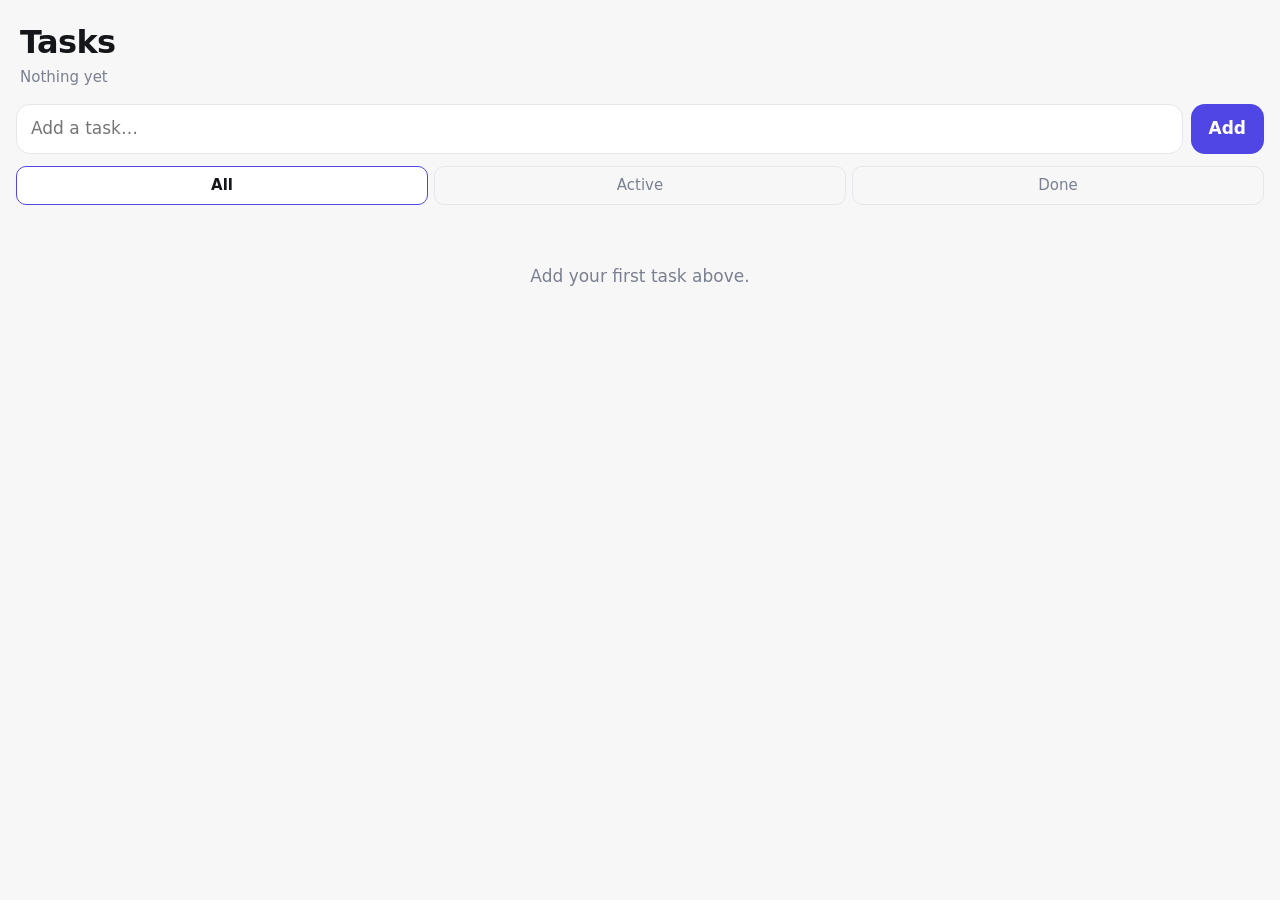
==== index.html @ e4607bcb "Add installable task tracker PWA for iPhone A bare-bones task tracker that runs from the iPhone home" ====
<!DOCTYPE html>
<html lang="en">
<head>
<meta charset="utf-8">
<meta name="viewport" content="width=device-width, initial-scale=1, viewport-fit=cover">
<title>Tasks</title>
<meta name="description" content="A bare-bones offline task tracker.">

<!-- PWA -->
<link rel="manifest" href="./manifest.webmanifest">
<meta name="theme-color" content="#f7f7f8" media="(prefers-color-scheme: light)">
<meta name="theme-color" content="#0f1115" media="(prefers-color-scheme: dark)">

<!-- iOS home-screen app -->
<meta name="apple-mobile-web-app-capable" content="yes">
<meta name="mobile-web-app-capable" content="yes">
<meta name="apple-mobile-web-app-status-bar-style" content="default">
<meta name="apple-mobile-web-app-title" content="Tasks">
<link rel="apple-touch-icon" href="./icons/icon-180.png">
<link rel="icon" href="./icons/icon-192.png">

<link rel="stylesheet" href="./styles.css">
</head>
<body>

<header class="header">
  <h1>Tasks</h1>
  <p class="subtitle" id="subtitle">Nothing yet</p>
</header>

<form class="composer" id="composer" autocomplete="off">
  <input
    id="input"
    class="composer-input"
    type="text"
    placeholder="Add a task…"
    aria-label="New task"
    enterkeyhint="done"
    maxlength="200">
  <button class="composer-add" type="submit" aria-label="Add task">Add</button>
</form>

<nav class="filters" id="filters" role="tablist" aria-label="Filter tasks">
  <button role="tab" class="filter" data-filter="all" aria-selected="true">All</button>
  <button role="tab" class="filter" data-filter="active" aria-selected="false">Active</button>
  <button role="tab" class="filter" data-filter="done" aria-selected="false">Done</button>
</nav>

<main>
  <ul class="list" id="list"></ul>
  <p class="empty" id="empty" hidden></p>
</main>

<footer class="footer">
  <button class="clear" id="clear" type="button" hidden>Clear completed</button>
</footer>

<script src="./app.js"></script>
</body>
</html>
---- styles.css ----
:root {
  --bg: #f7f7f8;
  --surface: #ffffff;
  --text: #14161a;
  --muted: #7a8090;
  --line: #e5e7eb;
  --accent: #4f46e5;
  --danger: #d64545;
  --radius: 14px;
}

@media (prefers-color-scheme: dark) {
  :root {
    --bg: #0f1115;
    --surface: #181b21;
    --text: #eceef2;
    --muted: #8b91a0;
    --line: #272b33;
    --accent: #8b85ff;
    --danger: #ff6b6b;
  }
}

* { box-sizing: border-box; }

html {
  -webkit-text-size-adjust: 100%;
  background: var(--bg);
}

body {
  margin: 0;
  padding:
    env(safe-area-inset-top)
    env(safe-area-inset-right)
    env(safe-area-inset-bottom)
    env(safe-area-inset-left);
  background: var(--bg);
  color: var(--text);
  font: 400 17px/1.4 -apple-system, BlinkMacSystemFont, "Segoe UI", system-ui, sans-serif;
  overscroll-behavior-y: contain;
  -webkit-tap-highlight-color: transparent;
}

button, input {
  font: inherit;
  color: inherit;
}

/* ---------- header ---------- */

.header {
  padding: 20px 20px 8px;
}

.header h1 {
  margin: 0;
  font-size: 32px;
  font-weight: 700;
  letter-spacing: -0.02em;
}

.subtitle {
  margin: 2px 0 0;
  color: var(--muted);
  font-size: 15px;
}

/* ---------- composer ---------- */

.composer {
  display: flex;
  gap: 8px;
  padding: 8px 16px 12px;
  position: sticky;
  top: 0;
  z-index: 2;
  background: var(--bg);
}

.composer-input {
  flex: 1;
  min-width: 0;
  /* 16px minimum stops iOS from zooming the page on focus */
  font-size: 17px;
  padding: 12px 14px;
  border: 1px solid var(--line);
  border-radius: var(--radius);
  background: var(--surface);
  -webkit-appearance: none;
  appearance: none;
}

.composer-input:focus {
  outline: none;
  border-color: var(--accent);
}

.composer-add {
  flex: none;
  padding: 12px 18px;
  border: none;
  border-radius: var(--radius);
  background: var(--accent);
  color: #fff;
  font-weight: 600;
  cursor: pointer;
}

.composer-add:active { opacity: 0.75; }

/* ---------- filters ---------- */

.filters {
  display: flex;
  gap: 6px;
  padding: 0 16px 12px;
}

.filter {
  flex: 1;
  padding: 8px 0;
  border: 1px solid var(--line);
  border-radius: 10px;
  background: transparent;
  color: var(--muted);
  font-size: 15px;
  cursor: pointer;
}

.filter[aria-selected="true"] {
  background: var(--surface);
  border-color: var(--accent);
  color: var(--text);
  font-weight: 600;
}

/* ---------- list ---------- */

.list {
  list-style: none;
  margin: 0;
  padding: 0 16px;
  display: flex;
  flex-direction: column;
  gap: 8px;
}

.item {
  display: flex;
  align-items: center;
  gap: 12px;
  padding: 12px 8px 12px 12px;
  background: var(--surface);
  border: 1px solid var(--line);
  border-radius: var(--radius);
}

/* Tapping anywhere on the label toggles done. */
.item-toggle {
  flex: 1;
  display: flex;
  align-items: center;
  gap: 12px;
  min-width: 0;
  padding: 0;
  border: none;
  background: none;
  text-align: left;
  cursor: pointer;
}

.box {
  flex: none;
  width: 24px;
  height: 24px;
  border: 2px solid var(--muted);
  border-radius: 50%;
  display: grid;
  place-items: center;
}

.box::after {
  content: "";
  width: 12px;
  height: 6px;
  border-left: 2.5px solid #fff;
  border-bottom: 2.5px solid #fff;
  transform: rotate(-45deg) translate(1px, -1px);
  opacity: 0;
}

.item.done .box {
  background: var(--accent);
  border-color: var(--accent);
}

.item.done .box::after { opacity: 1; }

.title {
  overflow-wrap: anywhere;
}

.item.done .title {
  color: var(--muted);
  text-decoration: line-through;
}

.delete {
  flex: none;
  width: 40px;
  height: 40px;
  border: none;
  background: none;
  color: var(--muted);
  font-size: 24px;
  line-height: 1;
  border-radius: 10px;
  cursor: pointer;
}

.delete:active { color: var(--danger); }

/* ---------- empty + footer ---------- */

.empty {
  margin: 48px 20px;
  text-align: center;
  color: var(--muted);
}

.footer {
  padding: 20px 16px 32px;
  text-align: center;
}

.clear {
  padding: 10px 16px;
  border: none;
  background: none;
  color: var(--muted);
  font-size: 15px;
  text-decoration: underline;
  cursor: pointer;
}
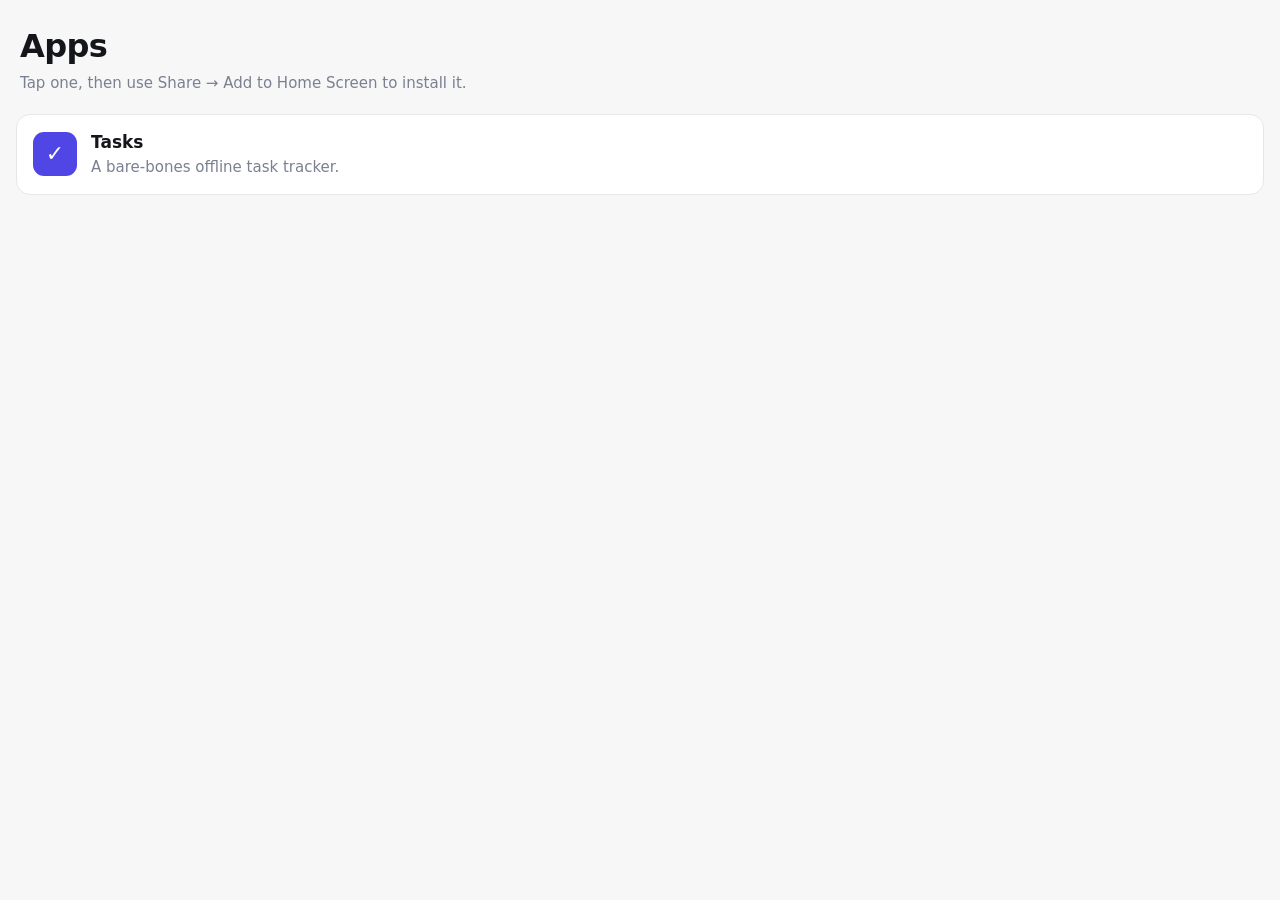
==== commit 36a6a7cd: "Restructure into a multi-app sandbox Turns the repo from a single-app site into a launcher plus one " ====
--- a/index.html
+++ b/index.html
@@ -3,19 +3,17 @@
 <head>
 <meta charset="utf-8">
 <meta name="viewport" content="width=device-width, initial-scale=1, viewport-fit=cover">
-<title>Tasks</title>
-<meta name="description" content="A bare-bones offline task tracker.">
+<title>Apps</title>
+<meta name="description" content="Personal apps, hosted on GitHub Pages.">
 
-<!-- PWA -->
 <link rel="manifest" href="./manifest.webmanifest">
 <meta name="theme-color" content="#f7f7f8" media="(prefers-color-scheme: light)">
 <meta name="theme-color" content="#0f1115" media="(prefers-color-scheme: dark)">
 
-<!-- iOS home-screen app -->
 <meta name="apple-mobile-web-app-capable" content="yes">
 <meta name="mobile-web-app-capable" content="yes">
 <meta name="apple-mobile-web-app-status-bar-style" content="default">
-<meta name="apple-mobile-web-app-title" content="Tasks">
+<meta name="apple-mobile-web-app-title" content="Apps">
 <link rel="apple-touch-icon" href="./icons/icon-180.png">
 <link rel="icon" href="./icons/icon-192.png">
 
@@ -24,37 +22,15 @@
 <body>
 
 <header class="header">
-  <h1>Tasks</h1>
-  <p class="subtitle" id="subtitle">Nothing yet</p>
+  <h1>Apps</h1>
+  <p class="subtitle">Tap one, then use Share &rarr; Add to Home Screen to install it.</p>
 </header>
 
-<form class="composer" id="composer" autocomplete="off">
-  <input
-    id="input"
-    class="composer-input"
-    type="text"
-    placeholder="Add a task…"
-    aria-label="New task"
-    enterkeyhint="done"
-    maxlength="200">
-  <button class="composer-add" type="submit" aria-label="Add task">Add</button>
-</form>
-
-<nav class="filters" id="filters" role="tablist" aria-label="Filter tasks">
-  <button role="tab" class="filter" data-filter="all" aria-selected="true">All</button>
-  <button role="tab" class="filter" data-filter="active" aria-selected="false">Active</button>
-  <button role="tab" class="filter" data-filter="done" aria-selected="false">Done</button>
-</nav>
-
 <main>
-  <ul class="list" id="list"></ul>
-  <p class="empty" id="empty" hidden></p>
+  <ul class="grid" id="grid"></ul>
+  <p class="empty" id="empty" hidden>Nothing here yet.</p>
 </main>
 
-<footer class="footer">
-  <button class="clear" id="clear" type="button" hidden>Clear completed</button>
-</footer>
-
-<script src="./app.js"></script>
+<script src="./launcher.js"></script>
 </body>
 </html>
--- a/styles.css
+++ b/styles.css
@@ -5,7 +5,6 @@
   --muted: #7a8090;
   --line: #e5e7eb;
   --accent: #4f46e5;
-  --danger: #d64545;
   --radius: 14px;
 }
 
@@ -17,7 +16,6 @@
     --muted: #8b91a0;
     --line: #272b33;
     --accent: #8b85ff;
-    --danger: #ff6b6b;
   }
 }
 
@@ -42,15 +40,8 @@
   -webkit-tap-highlight-color: transparent;
 }
 
-button, input {
-  font: inherit;
-  color: inherit;
-}
-
-/* ---------- header ---------- */
-
 .header {
-  padding: 20px 20px 8px;
+  padding: 24px 20px 12px;
 }
 
 .header h1 {
@@ -61,185 +52,67 @@
 }
 
 .subtitle {
-  margin: 2px 0 0;
+  margin: 4px 0 0;
   color: var(--muted);
   font-size: 15px;
 }
 
-/* ---------- composer ---------- */
-
-.composer {
+.grid {
+  list-style: none;
+  margin: 0;
+  padding: 8px 16px 32px;
   display: flex;
-  gap: 8px;
-  padding: 8px 16px 12px;
-  position: sticky;
-  top: 0;
-  z-index: 2;
-  background: var(--bg);
+  flex-direction: column;
+  gap: 10px;
 }
 
-.composer-input {
-  flex: 1;
-  min-width: 0;
-  /* 16px minimum stops iOS from zooming the page on focus */
-  font-size: 17px;
-  padding: 12px 14px;
-  border: 1px solid var(--line);
-  border-radius: var(--radius);
-  background: var(--surface);
-  -webkit-appearance: none;
-  appearance: none;
-}
-
-.composer-input:focus {
-  outline: none;
-  border-color: var(--accent);
-}
-
-.composer-add {
-  flex: none;
-  padding: 12px 18px;
-  border: none;
-  border-radius: var(--radius);
-  background: var(--accent);
-  color: #fff;
-  font-weight: 600;
-  cursor: pointer;
-}
-
-.composer-add:active { opacity: 0.75; }
-
-/* ---------- filters ---------- */
-
-.filters {
-  display: flex;
-  gap: 6px;
-  padding: 0 16px 12px;
-}
-
-.filter {
-  flex: 1;
-  padding: 8px 0;
-  border: 1px solid var(--line);
-  border-radius: 10px;
-  background: transparent;
-  color: var(--muted);
-  font-size: 15px;
-  cursor: pointer;
-}
-
-.filter[aria-selected="true"] {
-  background: var(--surface);
-  border-color: var(--accent);
-  color: var(--text);
-  font-weight: 600;
-}
-
-/* ---------- list ---------- */
-
-.list {
-  list-style: none;
-  margin: 0;
-  padding: 0 16px;
-  display: flex;
-  flex-direction: column;
-  gap: 8px;
-}
-
-.item {
+.card {
   display: flex;
   align-items: center;
-  gap: 12px;
-  padding: 12px 8px 12px 12px;
+  gap: 14px;
+  padding: 16px;
   background: var(--surface);
   border: 1px solid var(--line);
   border-radius: var(--radius);
+  text-decoration: none;
+  color: inherit;
 }
 
-/* Tapping anywhere on the label toggles done. */
-.item-toggle {
-  flex: 1;
-  display: flex;
-  align-items: center;
-  gap: 12px;
-  min-width: 0;
-  padding: 0;
-  border: none;
-  background: none;
-  text-align: left;
-  cursor: pointer;
+.card:active { opacity: 0.7; }
+
+.badge {
+  flex: none;
+  width: 44px;
+  height: 44px;
+  display: grid;
+  place-items: center;
+  border-radius: 11px;
+  background: var(--accent);
+  color: #fff;
+  font-size: 22px;
+  line-height: 1;
 }
 
-.box {
-  flex: none;
-  width: 24px;
-  height: 24px;
-  border: 2px solid var(--muted);
-  border-radius: 50%;
-  display: grid;
-  place-items: center;
+.card-text {
+  display: flex;
+  flex-direction: column;
+  gap: 2px;
+  min-width: 0;
 }
 
-.box::after {
-  content: "";
-  width: 12px;
-  height: 6px;
-  border-left: 2.5px solid #fff;
-  border-bottom: 2.5px solid #fff;
-  transform: rotate(-45deg) translate(1px, -1px);
-  opacity: 0;
-}
-
-.item.done .box {
-  background: var(--accent);
-  border-color: var(--accent);
-}
-
-.item.done .box::after { opacity: 1; }
-
-.title {
+.card-name {
+  font-weight: 600;
   overflow-wrap: anywhere;
 }
 
-.item.done .title {
+.card-desc {
   color: var(--muted);
-  text-decoration: line-through;
+  font-size: 15px;
+  overflow-wrap: anywhere;
 }
-
-.delete {
-  flex: none;
-  width: 40px;
-  height: 40px;
-  border: none;
-  background: none;
-  color: var(--muted);
-  font-size: 24px;
-  line-height: 1;
-  border-radius: 10px;
-  cursor: pointer;
-}
-
-.delete:active { color: var(--danger); }
-
-/* ---------- empty + footer ---------- */
 
 .empty {
   margin: 48px 20px;
   text-align: center;
   color: var(--muted);
 }
-
-.footer {
-  padding: 20px 16px 32px;
-  text-align: center;
-}
-
-.clear {
-  padding: 10px 16px;
-  border: none;
-  background: none;
-  color: var(--muted);
-  font-size: 15px;
-  text-decoration: underline;
-  cursor: pointer;
-}
